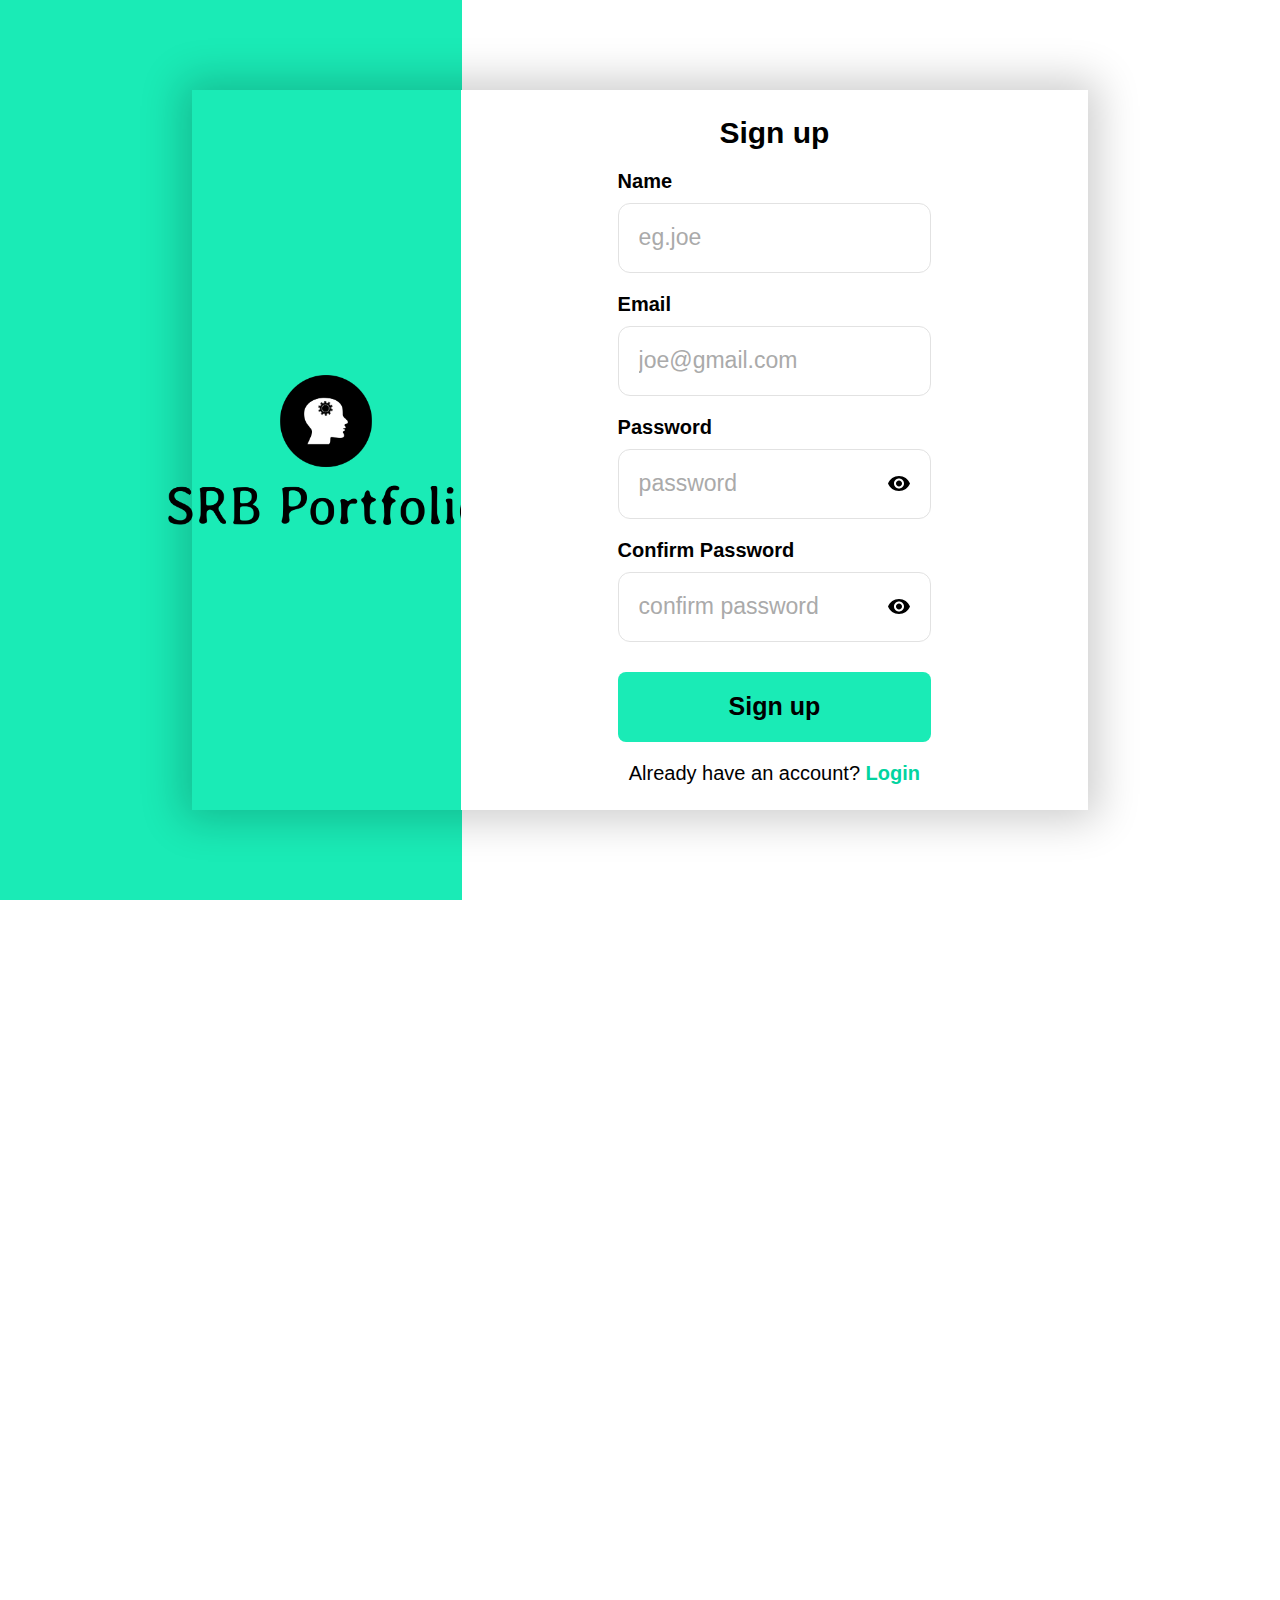
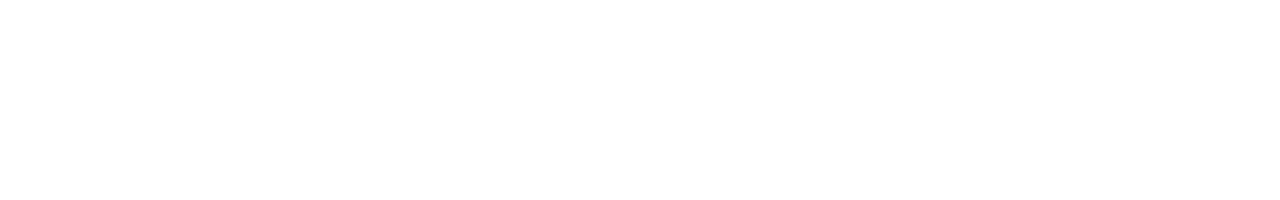
==== index.html @ 735c212c "update" ====
<!DOCTYPE html>
<html lang="en">
  <head>
    <meta charset="UTF-8" />
    <meta name="viewport" content="width=device-width, initial-scale=1.0" />
    <title>SRB PortFolio</title>
    <link rel="stylesheet" href="login.css" />
  </head>
  <body>
    <div class="container">
      <div class="primary-section"></div>
      <div class="white-section"></div>
    </div>
    <div class="login-container">
      <section class="design"><img src="logo.png" alt="" /></section>
      <section class="userInput">
        <h1>Sign up</h1>
        
          <div class="name">
            <p class="title" for="name">Name</p>
            <input
              type="text"
              name="name"
              id="name"
              placeholder="eg.joe"
              required
            /><span id="nameError" class="error"></span>
          </div>
          <div class="email">
            <p class="title" for="email">Email</p>
            <input
              type="email"
              name="email"
              id="email"
              placeholder="joe@gmail.com"
              required
            /><span id="emailError" class="error"></span>
          </div>
          <div class="password">
            <p class="title" for="password">Password</p>
            <input
              type="password"
              name=""
              id="password"
              placeholder="password"
              required
            />
            <img src="visibility.svg" alt="" class="visibility" /><span id="passwordError" class="error"></span>
          </div>
          <div class="confirm-password">
            <p class="title" for="confirm password">Confirm Password</p>
            <input
              type="password"
              name=""
              id="confirm-password"
              placeholder="confirm password"
              required
            />
            <img src="visibility.svg" alt="" class="visibility" />
            <span id="confirmPasswordError" class="error"></span>
          </div>
          <div class="forgot-password"><p>forgot password?</p></div>
          <button type="submit" class="loginButton">Sign up</button>
          
        
        <p class="authNav">Already have an account? <span>Login</span></p>
      </section>
    </div>
    <div id="snackbar">User not exist, please Sign up</div>
    <script src="login.js"></script>
  </body>
</html>
---- login.css ----
* {
  box-sizing: border-box;
  padding: 0px;
  margin: 0px;
  font-family: sans-serif;
}

body {
  height: 100vh;
  width: 100vw;
  display: flex;
  justify-content: center;
  align-items: center;
}

.container {
 width: 100%;
 height: 100%;
 position: relative;
}
.primary-section {
  width: 36.1%;
  height: 100%;
  background-color: #1aebb6;
  /* position: relative; */
}
.white-section {
  width: 63.9%;
  height: 100%;
  /* position: relative; */
}
.login-container {
  width: 70%;
  height: 80%;
  box-shadow: 0 0 40px 10px rgba(0, 0, 0, 0.2);
  display: flex;
  position: absolute;
}

.login-container .design {
  background-color: #1aebb6;
  width:30%;
  height: 100%;
}

.login-container .userInput {
  background-color: white;
  width: 70%;
}

.userInput {
  display: flex;
  flex-direction: column;
  align-items: center;
  justify-content: center;
}
.userInput #authForm{
  display: flex;
  flex-direction: column;
  align-items: center;
  justify-content: center;
  width: 100%;
}

.loginButton {
  color: black;

  height: 70px;
  width: 50%;
  margin-top: 30px;
  padding: 10px 12px;
  font-size: 25px;
  font-weight: 600;

  border: none;
  background-color: #1aebb6;
  border-radius: 8px;
}

.design {
  display: flex;
  justify-content: center;
  align-items: center;
}

.design img {
  height: 150px;
  width: 100px;
  width: auto;
}

.userInput h1 {
  font-size: 30px;
}

.userInput .title {
  font-size: 20px;
  font-weight: 700;
  text-align: left;
}

.userInput div {
  width: 50%;
  margin-top: 20px;
}

.userInput input {
  height: 70px;
  width: 100%;
  margin-top: 10px;
  padding: 5px;
  padding-left: 20px;
  border: 1px solid;
  border-color: rgb(226, 226, 226);
  border-radius: 12px;
  font-size: 23px;
}
.userInput .error{
  margin-top: 20px;
  font-size: 16px;
  font-weight: 600;
  color: red;
}
.userInput input::placeholder {
  color: #aaaaaa;
}
.userInput .confirm-password,
.userInput .password {
  position: relative;
}
.userInput .password input,
.userInput .confirm-password input{
  position: relative;
  padding-right: 50px;
}
.userInput .forgot-password {
  display: none;
  text-align: end;
}

.userInput .authNav {
  margin-top: 20px;
  font-size: 20px;
  font-weight: 500;
}

.userInput .authNav span {
  font-weight: 700;
  color: #02d4a0;
  cursor: pointer;
}

.userInput .password .visibility,
.userInput .confirm-password .visibility {
  position: absolute;
  top: 55%;
  right: 0;
  padding-right: 20px;
  cursor: pointer;
}
#snackbar {
  visibility: hidden; 
  font-size: 25px;
  min-width: fit-content; 
  height: 60px;

  background-color: #333; 
  color: #fff; 
  text-align: center; 
  border-radius: 12px; 
  padding: 16px; /* Padding */
  position: fixed;
  top: 30px; 
  display: flex;
  justify-content: center;
  align-items: center;
}

#snackbar.show {
  visibility: visible; 
 
  animation: fadein 0.5s, fadeout 0.5s 2.5s;
}
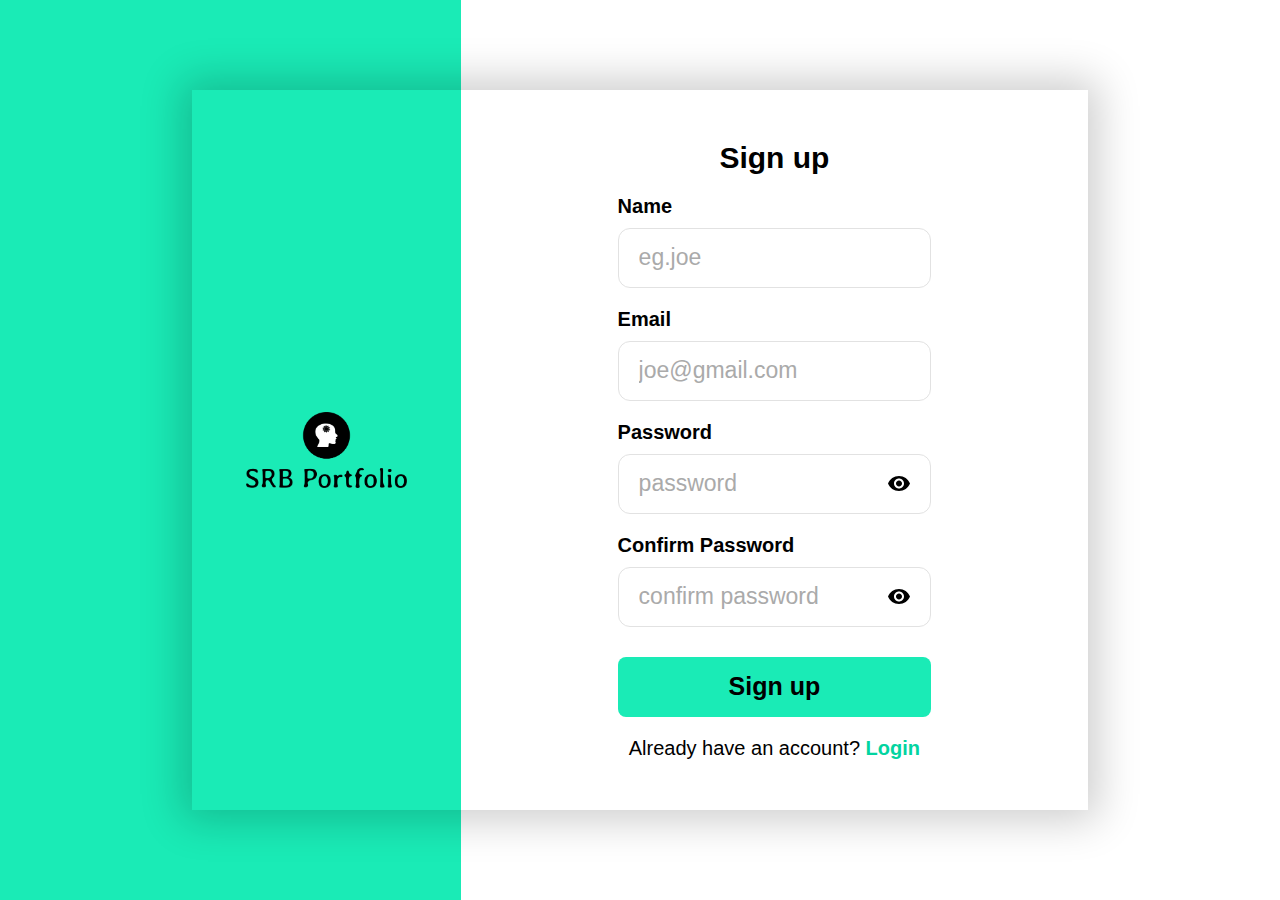
==== commit 5a326c72: "update" ====
--- a/index.html
+++ b/index.html
@@ -7,10 +7,10 @@
     <link rel="stylesheet" href="login.css" />
   </head>
   <body>
-    <div class="container">
+  
       <div class="primary-section"></div>
-      <div class="white-section"></div>
-    </div>
+
+ 
     <div class="login-container">
       <section class="design"><img src="logo.png" alt="" /></section>
       <section class="userInput">
--- a/login.css
+++ b/login.css
@@ -4,31 +4,34 @@
   margin: 0px;
   font-family: sans-serif;
 }
-
 body {
-  height: 100vh;
-  width: 100vw;
+  min-height: 100vh; 
+  min-width: 100vw;
   display: flex;
   justify-content: center;
   align-items: center;
+   /* background-image: linear-gradient(
+    to right,
+    #1aebb6,
+    #44d8b6,
+    #62cab2,
+    #77d4bd,
+    #8de2ce,
+    #d2ebe5
+  ); */
+  position: relative;
 }
 
-.container {
- width: 100%;
+
+
+.primary-section {
+  width: 36%;
  height: 100%;
- position: relative;
+  background-color: #1aebb6;
+  position: absolute;
+  left: 0;
 }
-.primary-section {
-  width: 36.1%;
-  height: 100%;
-  background-color: #1aebb6;
-  /* position: relative; */
-}
-.white-section {
-  width: 63.9%;
-  height: 100%;
-  /* position: relative; */
-}
+
 .login-container {
   width: 70%;
   height: 80%;
@@ -39,7 +42,7 @@
 
 .login-container .design {
   background-color: #1aebb6;
-  width:30%;
+  width: 30%;
   height: 100%;
 }
 
@@ -54,24 +57,15 @@
   align-items: center;
   justify-content: center;
 }
-.userInput #authForm{
-  display: flex;
-  flex-direction: column;
-  align-items: center;
-  justify-content: center;
-  width: 100%;
-}
 
 .loginButton {
   color: black;
-
-  height: 70px;
+  height: 60px;
   width: 50%;
   margin-top: 30px;
   padding: 10px 12px;
   font-size: 25px;
   font-weight: 600;
-
   border: none;
   background-color: #1aebb6;
   border-radius: 8px;
@@ -84,9 +78,8 @@
 }
 
 .design img {
-  height: 150px;
-  width: 100px;
-  width: auto;
+
+  width: 60%;
 }
 
 .userInput h1 {
@@ -105,7 +98,7 @@
 }
 
 .userInput input {
-  height: 70px;
+  height: 60px;
   width: 100%;
   margin-top: 10px;
   padding: 5px;
@@ -115,7 +108,7 @@
   border-radius: 12px;
   font-size: 23px;
 }
-.userInput .error{
+.userInput .error {
   margin-top: 20px;
   font-size: 16px;
   font-weight: 600;
@@ -129,7 +122,7 @@
   position: relative;
 }
 .userInput .password input,
-.userInput .confirm-password input{
+.userInput .confirm-password input {
   position: relative;
   padding-right: 50px;
 }
@@ -159,26 +152,25 @@
   cursor: pointer;
 }
 #snackbar {
-  visibility: hidden; 
+  visibility: hidden;
   font-size: 25px;
-  min-width: fit-content; 
+  min-width: fit-content;
   height: 60px;
 
-  background-color: #333; 
-  color: #fff; 
-  text-align: center; 
-  border-radius: 12px; 
+  background-color: #333;
+  color: #fff;
+  text-align: center;
+  border-radius: 12px;
   padding: 16px; /* Padding */
   position: fixed;
-  top: 30px; 
+  top: 30px;
   display: flex;
   justify-content: center;
   align-items: center;
 }
 
 #snackbar.show {
-  visibility: visible; 
- 
+  visibility: visible;
+
   animation: fadein 0.5s, fadeout 0.5s 2.5s;
 }
-
